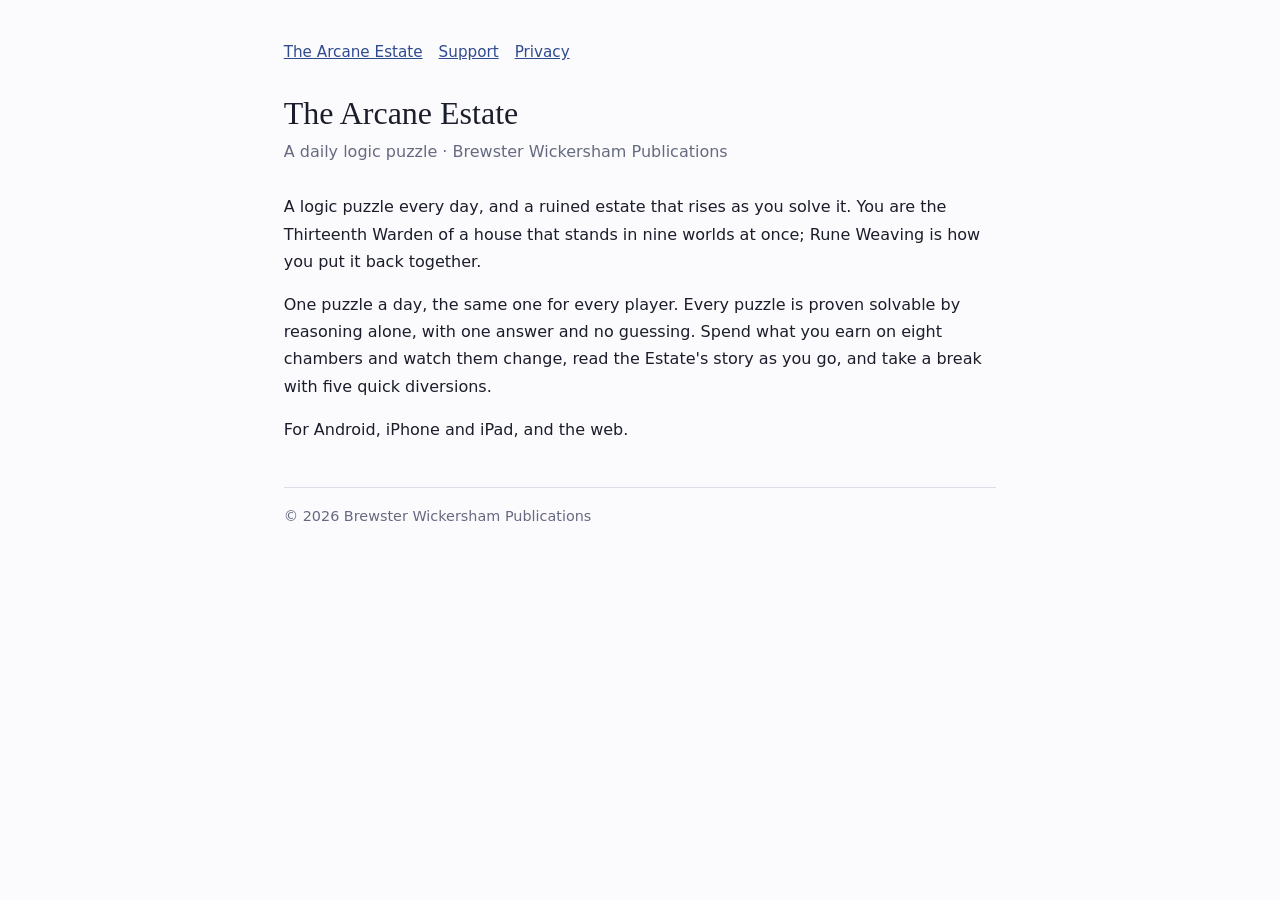
==== arcane-estate/index.html @ c013801b "Add The Arcane Estate's support and privacy pages Both app stores link here. A new folder only; no e" ====
<!DOCTYPE html>
<html lang="en">
<head>
<meta charset="utf-8">
<meta name="viewport" content="width=device-width, initial-scale=1">
<title>The Arcane Estate</title>
<link rel="stylesheet" href="style.css">
</head>
<body>
<nav><a href="./">The Arcane Estate</a><a href="support.html">Support</a><a href="privacy.html">Privacy</a></nav>
<h1>The Arcane Estate</h1>
<div class="sub">A daily logic puzzle · Brewster Wickersham Publications</div>
<p>A logic puzzle every day, and a ruined estate that rises as you solve it. You are the
Thirteenth Warden of a house that stands in nine worlds at once; Rune Weaving is how you put it
back together.</p>
<p>One puzzle a day, the same one for every player. Every puzzle is proven solvable by reasoning
alone, with one answer and no guessing. Spend what you earn on eight chambers and watch them
change, read the Estate's story as you go, and take a break with five quick diversions.</p>
<p>For Android, iPhone and iPad, and the web.</p>
<footer>© 2026 Brewster Wickersham Publications</footer>
</body>
</html>
---- arcane-estate/style.css ----
body{font:16px/1.7 system-ui,-apple-system,"Segoe UI",Roboto,sans-serif;max-width:70ch;margin:0 auto;padding:40px 22px 80px;color:#1b1d2b;background:#fbfbfd}
nav{margin-bottom:28px;font-size:.95rem}
nav a{margin-right:16px}
h1{font:400 2rem/1.2 Georgia,serif;margin:0 0 6px}
.sub{color:#666a80;margin-bottom:28px}
h2{font:400 1.25rem/1.3 Georgia,serif;margin:34px 0 8px}
ul{padding-left:22px}
img{max-width:100%;height:auto;border-radius:12px}
a{color:#2f4a8f}
footer{margin-top:44px;padding-top:16px;border-top:1px solid #dcdde6;color:#666a80;font-size:.9rem}
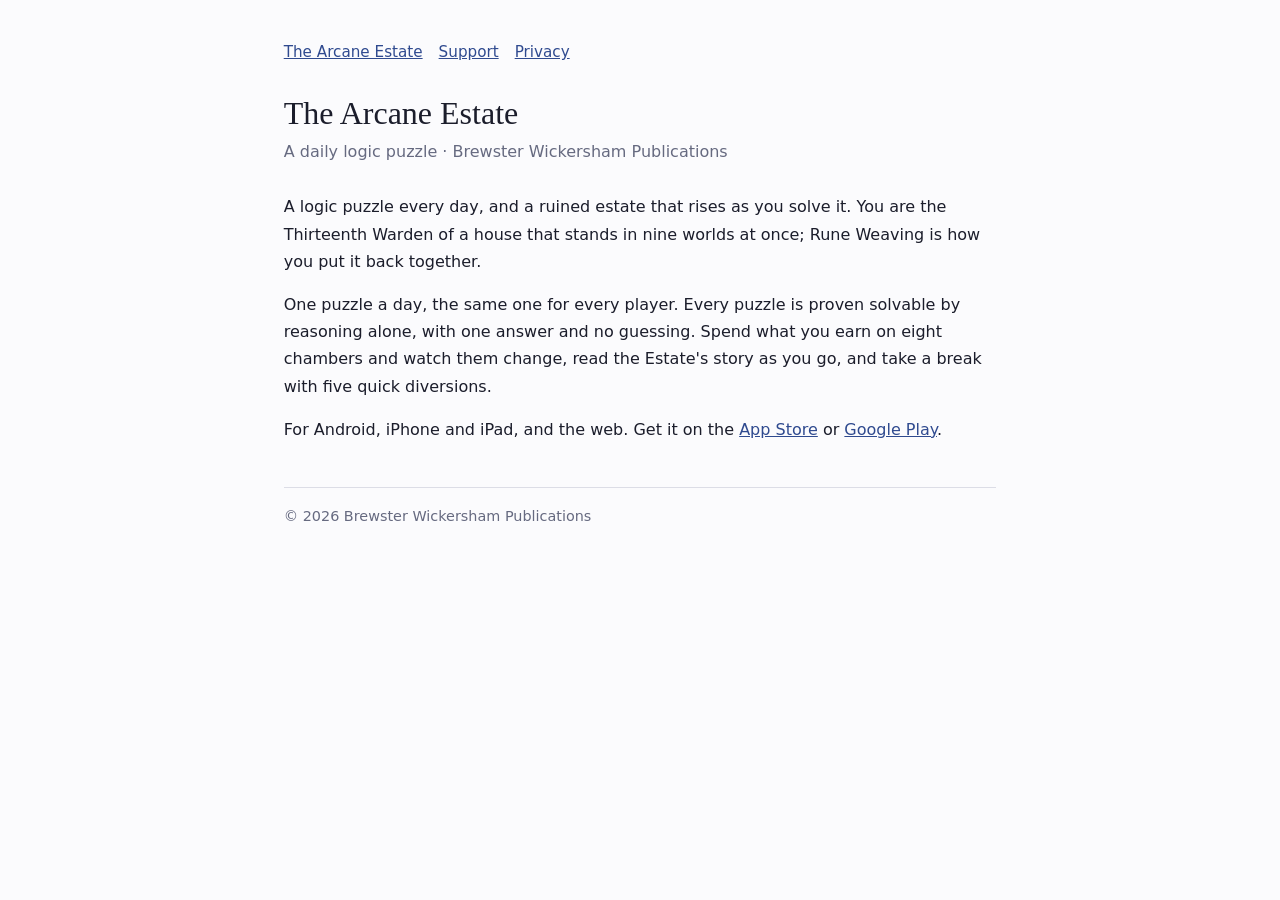
==== commit 096c2844: "Add Arcane Estate App Store listing Co-Authored-By: Claude Opus 5.5 <noreply@anthropic.com> Claude-S" ====
--- a/arcane-estate/index.html
+++ b/arcane-estate/index.html
@@ -16,7 +16,9 @@
 <p>One puzzle a day, the same one for every player. Every puzzle is proven solvable by reasoning
 alone, with one answer and no guessing. Spend what you earn on eight chambers and watch them
 change, read the Estate's story as you go, and take a break with five quick diversions.</p>
-<p>For Android, iPhone and iPad, and the web.</p>
+<p>For Android, iPhone and iPad, and the web. Get it on the
+<a href="https://apps.apple.com/us/app/arcane-estate-rune-puzzles/id6817651417">App Store</a> or
+<a href="https://play.google.com/store/apps/details?id=com.arcaneestate.game">Google Play</a>.</p>
 <footer>© 2026 Brewster Wickersham Publications</footer>
 </body>
 </html>
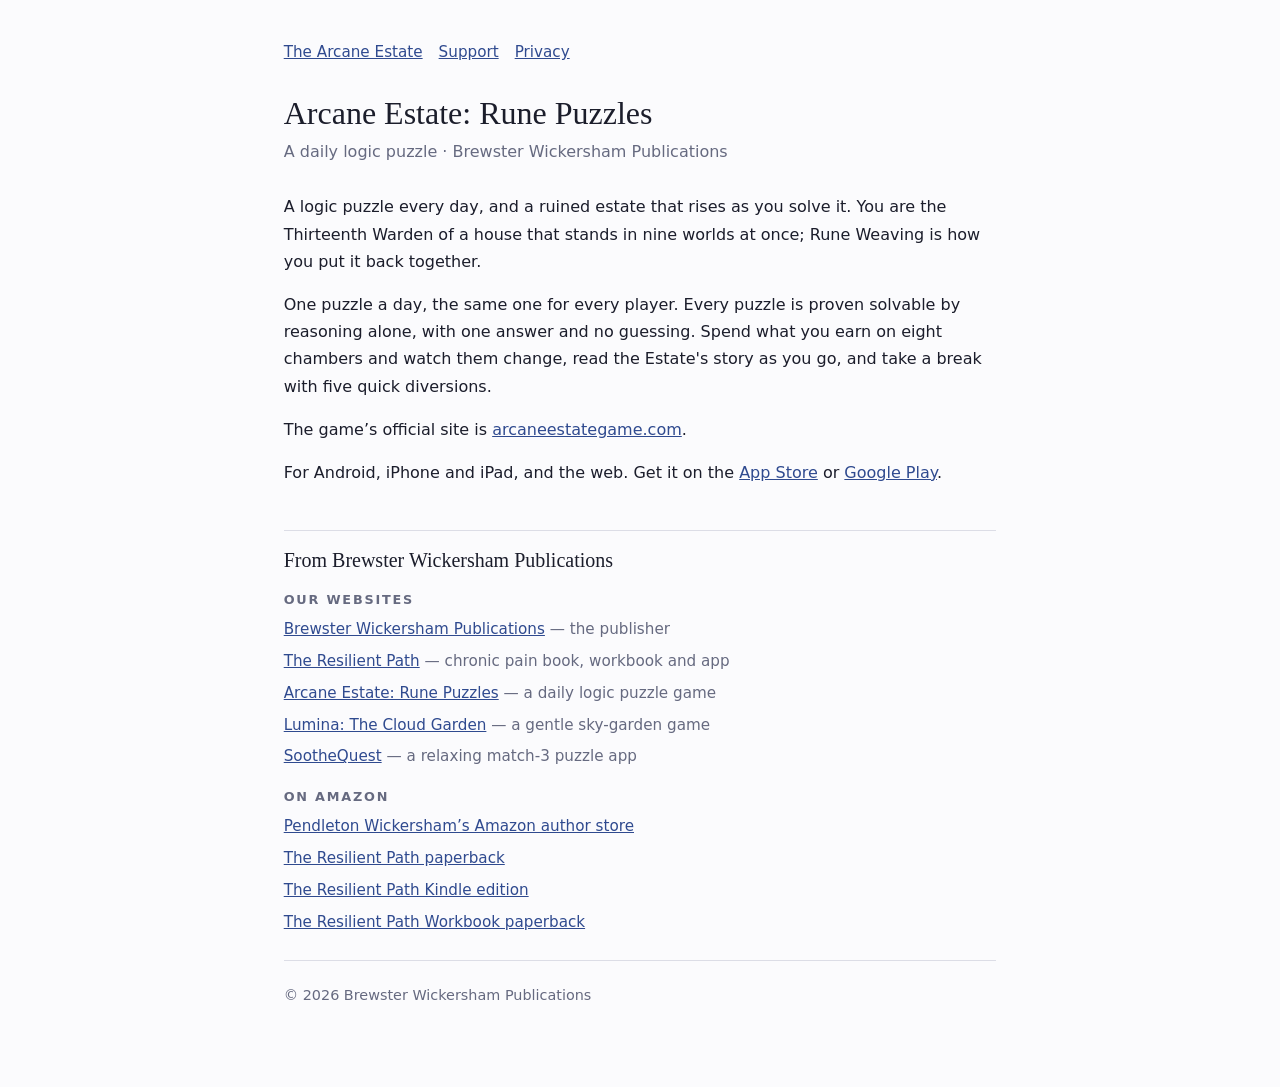
==== commit 4210a771: "SEO pass: metadata, structured data, network links, sitemap, 404 - Titles and meta descriptions size" ====
--- a/arcane-estate/index.html
+++ b/arcane-estate/index.html
@@ -3,12 +3,31 @@
 <head>
 <meta charset="utf-8">
 <meta name="viewport" content="width=device-width, initial-scale=1">
-<title>The Arcane Estate</title>
+<title>Arcane Estate: Rune Puzzles, a Daily Logic Puzzle Game</title>
+<meta name="description" content="Arcane Estate: Rune Puzzles is a daily logic puzzle game for iPhone, iPad and Android: one rune puzzle a day, proven solvable by reasoning alone, no guessing.">
+<link rel="canonical" href="https://brewsterwickershampublications.com/arcane-estate/">
+<meta property="og:type" content="website">
+<meta property="og:site_name" content="Brewster Wickersham Publications">
+<meta property="og:locale" content="en_US">
+<meta property="og:url" content="https://brewsterwickershampublications.com/arcane-estate/">
+<meta property="og:title" content="Arcane Estate: Rune Puzzles, a Daily Logic Puzzle Game">
+<meta property="og:description" content="Arcane Estate: Rune Puzzles is a daily logic puzzle game for iPhone, iPad and Android: one rune puzzle a day, proven solvable by reasoning alone, no guessing.">
+<meta property="og:image" content="https://brewsterwickershampublications.com/og-image.jpg">
+<meta property="og:image:width" content="1200">
+<meta property="og:image:height" content="630">
+<meta property="og:image:alt" content="The Brewster Wickersham Publications crest: an open book and quill above the press's name">
+<meta name="twitter:card" content="summary_large_image">
+<meta name="twitter:title" content="Arcane Estate: Rune Puzzles, a Daily Logic Puzzle Game">
+<meta name="twitter:description" content="Arcane Estate: Rune Puzzles is a daily logic puzzle game for iPhone, iPad and Android: one rune puzzle a day, proven solvable by reasoning alone, no guessing.">
+<meta name="twitter:image" content="https://brewsterwickershampublications.com/og-image.jpg">
+<link rel="icon" href="/favicon.ico" sizes="48x48">
+<link rel="icon" type="image/png" sizes="192x192" href="/favicon.png">
+<link rel="apple-touch-icon" href="/apple-touch-icon.png">
 <link rel="stylesheet" href="style.css">
 </head>
 <body>
 <nav><a href="./">The Arcane Estate</a><a href="support.html">Support</a><a href="privacy.html">Privacy</a></nav>
-<h1>The Arcane Estate</h1>
+<h1>Arcane Estate: Rune Puzzles</h1>
 <div class="sub">A daily logic puzzle · Brewster Wickersham Publications</div>
 <p>A logic puzzle every day, and a ruined estate that rises as you solve it. You are the
 Thirteenth Warden of a house that stands in nine worlds at once; Rune Weaving is how you put it
@@ -16,9 +35,38 @@
 <p>One puzzle a day, the same one for every player. Every puzzle is proven solvable by reasoning
 alone, with one answer and no guessing. Spend what you earn on eight chambers and watch them
 change, read the Estate's story as you go, and take a break with five quick diversions.</p>
+<p>The game&rsquo;s official site is <a href="https://www.arcaneestategame.com/" target="_blank" rel="noopener">arcaneestategame.com</a>.</p>
 <p>For Android, iPhone and iPad, and the web. Get it on the
-<a href="https://apps.apple.com/us/app/arcane-estate-rune-puzzles/id6817651417">App Store</a> or
-<a href="https://play.google.com/store/apps/details?id=com.arcaneestate.game">Google Play</a>.</p>
-<footer>© 2026 Brewster Wickersham Publications</footer>
+<a href="https://apps.apple.com/us/app/arcane-estate-rune-puzzles/id6817651417" target="_blank" rel="noopener">App Store</a> or
+<a href="https://play.google.com/store/apps/details?id=com.arcaneestate.game" target="_blank" rel="noopener">Google Play</a>.</p>
+<footer>
+<!-- NETWORK — the same list of our sites and Amazon listings appears on every
+     Brewster Wickersham Publications site. Keep the wording and links in step. -->
+<nav class="network" id="network" aria-labelledby="network-title">
+  <h2 id="network-title">From Brewster Wickersham Publications</h2>
+  <div class="network-cols">
+    <div>
+      <h3>Our websites</h3>
+      <ul>
+        <li><a href="/">Brewster Wickersham Publications</a> &mdash; the publisher</li>
+        <li><a href="https://theresilientpathbook.com/" target="_blank" rel="noopener">The Resilient Path</a> &mdash; chronic pain book, workbook and app</li>
+        <li><a href="https://www.arcaneestategame.com/" target="_blank" rel="noopener">Arcane Estate: Rune Puzzles</a> &mdash; a daily logic puzzle game</li>
+        <li><a href="https://www.luminacloudgarden.com/" target="_blank" rel="noopener">Lumina: The Cloud Garden</a> &mdash; a gentle sky-garden game</li>
+        <li><a href="https://www.soothequest.com/" target="_blank" rel="noopener">SootheQuest</a> &mdash; a relaxing match-3 puzzle app</li>
+      </ul>
+    </div>
+    <div>
+      <h3>On Amazon</h3>
+      <ul>
+        <li><a href="https://www.amazon.com/stores/author/B004TYIEZQ" target="_blank" rel="noopener">Pendleton Wickersham&rsquo;s Amazon author store</a></li>
+        <li><a href="https://www.amazon.com/dp/B0HJ1NMXLL" target="_blank" rel="noopener">The Resilient Path paperback</a></li>
+        <li><a href="https://www.amazon.com/dp/B0HHKKSR3D" target="_blank" rel="noopener">The Resilient Path Kindle edition</a></li>
+        <li><a href="https://www.amazon.com/dp/B0HHLCSVBJ" target="_blank" rel="noopener">The Resilient Path Workbook paperback</a></li>
+      </ul>
+    </div>
+  </div>
+</nav>
+<p>© 2026 Brewster Wickersham Publications</p>
+</footer>
 </body>
 </html>
--- a/arcane-estate/style.css
+++ b/arcane-estate/style.css
@@ -8,3 +8,10 @@
 img{max-width:100%;height:auto;border-radius:12px}
 a{color:#2f4a8f}
 footer{margin-top:44px;padding-top:16px;border-top:1px solid #dcdde6;color:#666a80;font-size:.9rem}
+.network{margin-bottom:22px;padding-bottom:18px;border-bottom:1px solid #dcdde6;color:#666a80}
+.network h2{margin-top:0;color:#1b1d2b}
+.network h3{font:600 .8rem/1.4 system-ui,-apple-system,"Segoe UI",Roboto,sans-serif;text-transform:uppercase;letter-spacing:.14em;margin:18px 0 8px}
+.network ul{list-style:none;padding:0;margin:0}
+.network li{margin:0 0 6px}
+.network a{margin-right:0}
+footer p{margin:0}
